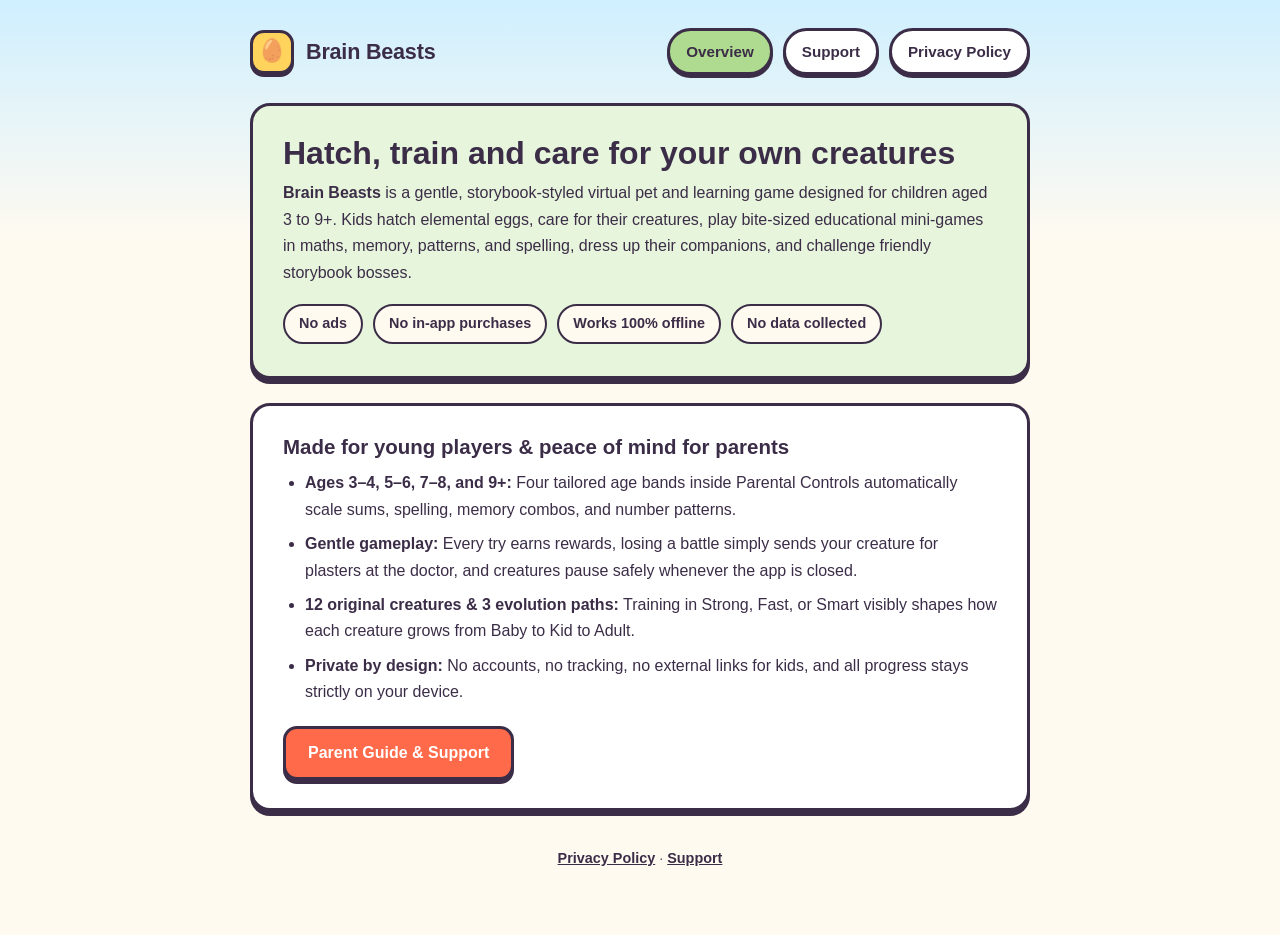
==== index.html @ 628c0ec2 "Brain Beasts store pages: overview, privacy policy and support" ====
<!DOCTYPE html>
<html lang="en-AU">
<head>
  <meta charset="utf-8">
  <meta name="viewport" content="width=device-width, initial-scale=1">
  <title>Brain Beasts — Offline Kids' Pet &amp; Learning Game</title>
  <link rel="stylesheet" href="style.css">
</head>
<body>
  <div class="wrap">
    <header class="site-header">
      <a class="brand" href="index.html">
        <span class="brand-badge" aria-hidden="true">🥚</span>
        <span>Brain Beasts</span>
      </a>
      <nav class="site-nav" aria-label="Main">
        <a href="index.html" class="active">Overview</a>
        <a href="support.html">Support</a>
        <a href="privacy.html">Privacy Policy</a>
      </nav>
    </header>

    <main>
      <section class="card highlight">
        <h1>Hatch, train and care for your own creatures</h1>
        <p>
          <strong>Brain Beasts</strong> is a gentle, storybook-styled virtual pet and learning game
          designed for children aged 3 to 9+. Kids hatch elemental eggs, care for their creatures,
          play bite-sized educational mini-games in maths, memory, patterns, and spelling, dress up
          their companions, and challenge friendly storybook bosses.
        </p>
        <div class="pill-row">
          <span class="pill">No ads</span>
          <span class="pill">No in-app purchases</span>
          <span class="pill">Works 100% offline</span>
          <span class="pill">No data collected</span>
        </div>
      </section>

      <section class="card">
        <h2>Made for young players &amp; peace of mind for parents</h2>
        <ul>
          <li><strong>Ages 3–4, 5–6, 7–8, and 9+:</strong> Four tailored age bands inside Parental Controls automatically scale sums, spelling, memory combos, and number patterns.</li>
          <li><strong>Gentle gameplay:</strong> Every try earns rewards, losing a battle simply sends your creature for plasters at the doctor, and creatures pause safely whenever the app is closed.</li>
          <li><strong>12 original creatures &amp; 3 evolution paths:</strong> Training in Strong, Fast, or Smart visibly shapes how each creature grows from Baby to Kid to Adult.</li>
          <li><strong>Private by design:</strong> No accounts, no tracking, no external links for kids, and all progress stays strictly on your device.</li>
        </ul>
        <a class="btn" href="support.html">Parent Guide &amp; Support</a>
      </section>
    </main>

    <footer class="site-footer">
      <p>
        <a href="privacy.html">Privacy Policy</a> &middot;
        <a href="support.html">Support</a>
      </p>
    </footer>
  </div>
</body>
</html>
---- style.css ----
/* Storybook Meadow static site styles for Privacy Policy & Support pages.
   Matches the game's warm paper palette and plum ink outlines, with zero external dependencies. */

:root {
  --paper: #fffaf0;
  --card: #ffffff;
  --ink: #3b2d47;
  --ink-soft: #645373;
  --meadow: #aedb8f;
  --meadow-light: #e7f5dc;
  --sky: #cfefff;
  --accent: #ff6b4a;
  --accent-dark: #d94e32;
  --gold: #ffd35c;
  --edge: 3px solid var(--ink);
  --lift: 0 5px 0 var(--ink);
  --radius: 20px;
}

* {
  box-sizing: border-box;
}

html, body {
  margin: 0;
  padding: 0;
  background: linear-gradient(180deg, var(--sky) 0%, var(--paper) 240px, var(--paper) 100%);
  color: var(--ink);
  font-family: -apple-system, BlinkMacSystemFont, "Segoe UI", Roboto, "Helvetica Neue", Arial, sans-serif;
  line-height: 1.65;
  -webkit-font-smoothing: antialiased;
}

.wrap {
  max-width: 820px;
  margin: 0 auto;
  padding: 28px 20px 64px;
}

header.site-header {
  display: flex;
  flex-wrap: wrap;
  align-items: center;
  justify-content: space-between;
  gap: 14px;
  margin-bottom: 28px;
}

.brand {
  display: inline-flex;
  align-items: center;
  gap: 12px;
  text-decoration: none;
  color: var(--ink);
  font-weight: 800;
  font-size: 1.35rem;
  letter-spacing: -0.01em;
}

.brand-badge {
  width: 44px;
  height: 44px;
  border-radius: 14px;
  background: var(--gold);
  border: var(--edge);
  box-shadow: 0 3px 0 var(--ink);
  display: inline-flex;
  align-items: center;
  justify-content: center;
  font-size: 1.4rem;
}

nav.site-nav {
  display: flex;
  flex-wrap: wrap;
  gap: 10px;
}

nav.site-nav a {
  text-decoration: none;
  color: var(--ink);
  font-weight: 700;
  font-size: 0.95rem;
  padding: 8px 16px;
  border-radius: 999px;
  background: var(--card);
  border: var(--edge);
  box-shadow: 0 3px 0 var(--ink);
  transition: transform 0.08s ease, box-shadow 0.08s ease;
}

nav.site-nav a:hover {
  transform: translateY(-1px);
}

nav.site-nav a.active {
  background: var(--meadow);
}

.card {
  background: var(--card);
  border: var(--edge);
  border-radius: var(--radius);
  box-shadow: var(--lift);
  padding: 28px 30px;
  margin-bottom: 24px;
}

.card.highlight {
  background: var(--meadow-light);
}

h1 {
  margin: 0 0 8px;
  font-size: 2rem;
  line-height: 1.2;
}

h2 {
  margin: 28px 0 10px;
  font-size: 1.28rem;
  line-height: 1.3;
}

h2:first-child {
  margin-top: 0;
}

p {
  margin: 0 0 14px;
}

p:last-child {
  margin-bottom: 0;
}

ul {
  margin: 0 0 14px;
  padding-left: 22px;
}

li {
  margin-bottom: 8px;
}

.meta {
  color: var(--ink-soft);
  font-size: 0.92rem;
  margin-bottom: 20px;
}

.pill-row {
  display: flex;
  flex-wrap: wrap;
  gap: 10px;
  margin: 18px 0 4px;
}

.pill {
  display: inline-flex;
  align-items: center;
  gap: 6px;
  padding: 6px 14px;
  border-radius: 999px;
  background: var(--paper);
  border: 2.5px solid var(--ink);
  font-weight: 700;
  font-size: 0.9rem;
}

.btn {
  display: inline-block;
  text-decoration: none;
  color: #ffffff;
  background: var(--accent);
  border: var(--edge);
  border-radius: 14px;
  box-shadow: 0 4px 0 var(--ink);
  padding: 11px 22px;
  font-weight: 800;
  font-size: 1rem;
  margin-top: 6px;
}

.btn:hover {
  background: var(--accent-dark);
}

details {
  border: 2.5px solid var(--ink);
  border-radius: 14px;
  padding: 12px 16px;
  margin-bottom: 12px;
  background: var(--paper);
}

details summary {
  cursor: pointer;
  font-weight: 800;
  list-style: none;
}

details summary::-webkit-details-marker {
  display: none;
}

details summary::before {
  content: "▸ ";
  display: inline-block;
  margin-right: 4px;
}

details[open] summary::before {
  content: "▾ ";
}

details p {
  margin-top: 10px;
  color: var(--ink-soft);
}

footer.site-footer {
  text-align: center;
  color: var(--ink-soft);
  font-size: 0.9rem;
  margin-top: 36px;
}

footer.site-footer a {
  color: var(--ink);
  font-weight: 700;
}

@media (max-width: 600px) {
  .card {
    padding: 20px 18px;
  }
  h1 {
    font-size: 1.6rem;
  }
}
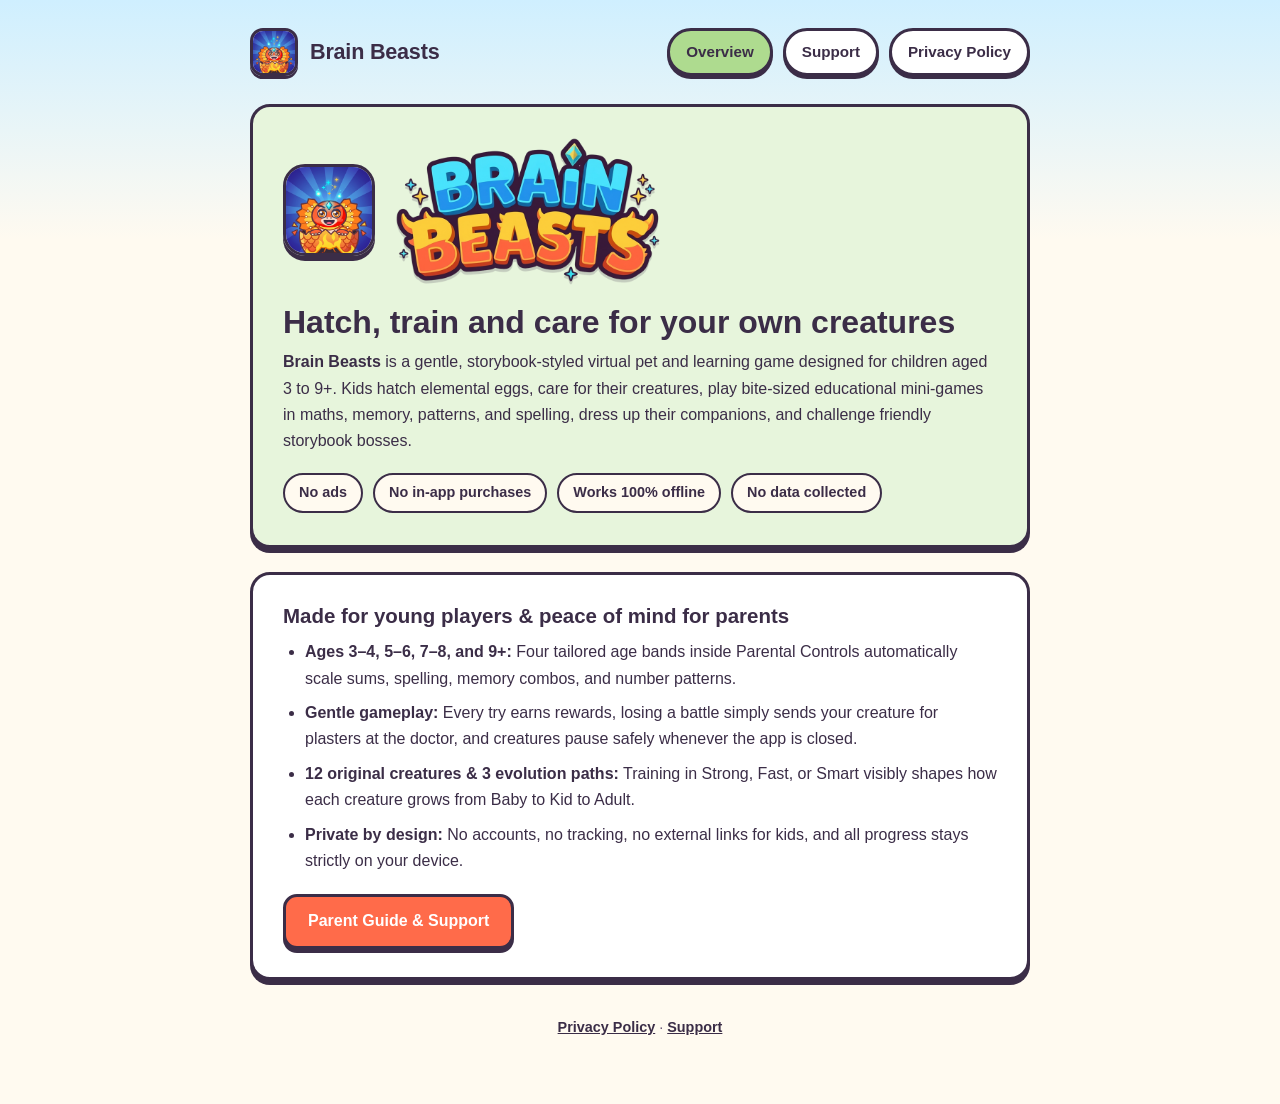
==== commit c19b92ff: "Add new Brain Beasts icon and wordmark" ====
--- a/index.html
+++ b/index.html
@@ -4,13 +4,18 @@
   <meta charset="utf-8">
   <meta name="viewport" content="width=device-width, initial-scale=1">
   <title>Brain Beasts — Offline Kids' Pet &amp; Learning Game</title>
+  <link rel="icon" type="image/png" href="icon.png">
+  <link rel="apple-touch-icon" href="icon.png">
+  <meta property="og:title" content="Brain Beasts — Offline Kids' Pet &amp; Learning Game">
+  <meta property="og:description" content="Hatch elemental eggs, train your creatures with bite-sized maths, memory, patterns, and spelling games, and explore 100% offline with no ads or data collection.">
+  <meta property="og:image" content="https://jlw-na.github.io/brain-beasts/icon.png">
   <link rel="stylesheet" href="style.css">
 </head>
 <body>
   <div class="wrap">
     <header class="site-header">
       <a class="brand" href="index.html">
-        <span class="brand-badge" aria-hidden="true">🥚</span>
+        <img class="brand-icon" src="icon.png" alt="">
         <span>Brain Beasts</span>
       </a>
       <nav class="site-nav" aria-label="Main">
@@ -22,6 +27,10 @@
 
     <main>
       <section class="card highlight">
+        <div class="hero-brand">
+          <img class="hero-icon" src="icon.png" alt="Brain Beasts app icon featuring Ember">
+          <img class="hero-wordmark" src="wordmark.png" alt="Brain Beasts">
+        </div>
         <h1>Hatch, train and care for your own creatures</h1>
         <p>
           <strong>Brain Beasts</strong> is a gentle, storybook-styled virtual pet and learning game
--- a/style.css
+++ b/style.css
@@ -57,17 +57,39 @@
   letter-spacing: -0.01em;
 }
 
-.brand-badge {
-  width: 44px;
-  height: 44px;
-  border-radius: 14px;
-  background: var(--gold);
+.brand-icon {
+  width: 48px;
+  height: 48px;
+  border-radius: 13px;
   border: var(--edge);
   box-shadow: 0 3px 0 var(--ink);
-  display: inline-flex;
-  align-items: center;
-  justify-content: center;
-  font-size: 1.4rem;
+  display: block;
+  flex: none;
+}
+
+.hero-brand {
+  display: flex;
+  flex-wrap: wrap;
+  align-items: center;
+  gap: 18px;
+  margin-bottom: 18px;
+}
+
+.hero-icon {
+  width: 92px;
+  height: 92px;
+  border-radius: 22px;
+  border: var(--edge);
+  box-shadow: 0 5px 0 var(--ink);
+  display: block;
+  flex: none;
+}
+
+.hero-wordmark {
+  width: min(270px, 68vw);
+  height: auto;
+  display: block;
+  filter: drop-shadow(0 3px 0 rgba(59, 45, 71, 0.2));
 }
 
 nav.site-nav {
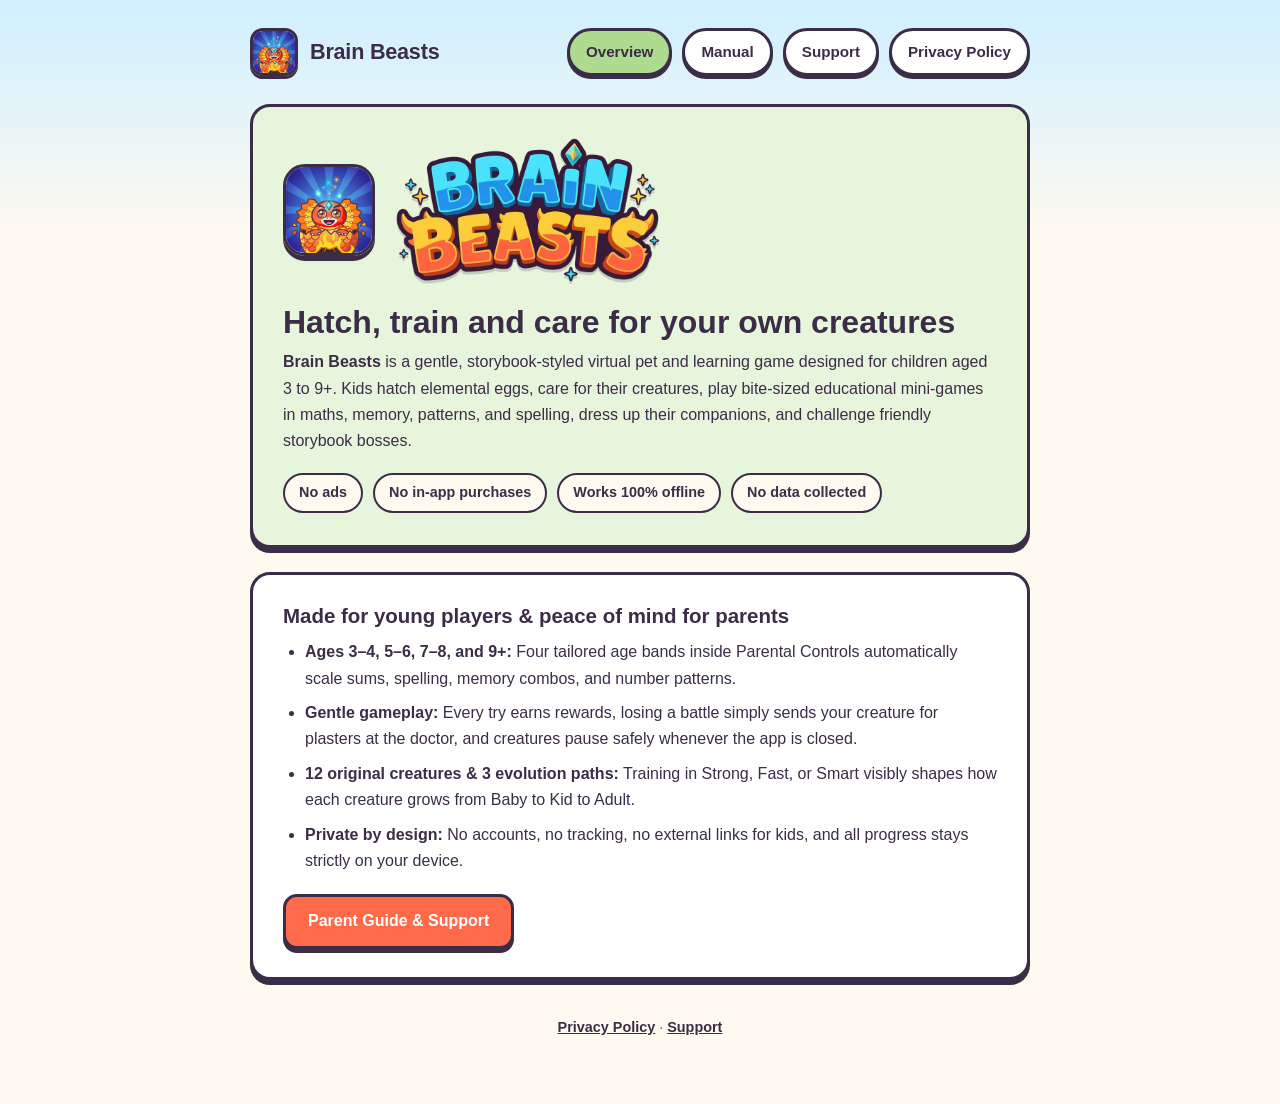
==== commit 32ef0c8a: "Add the instruction booklet and link it from Support" ====
--- a/index.html
+++ b/index.html
@@ -20,6 +20,7 @@
       </a>
       <nav class="site-nav" aria-label="Main">
         <a href="index.html" class="active">Overview</a>
+        <a href="manual.html">Manual</a>
         <a href="support.html">Support</a>
         <a href="privacy.html">Privacy Policy</a>
       </nav>
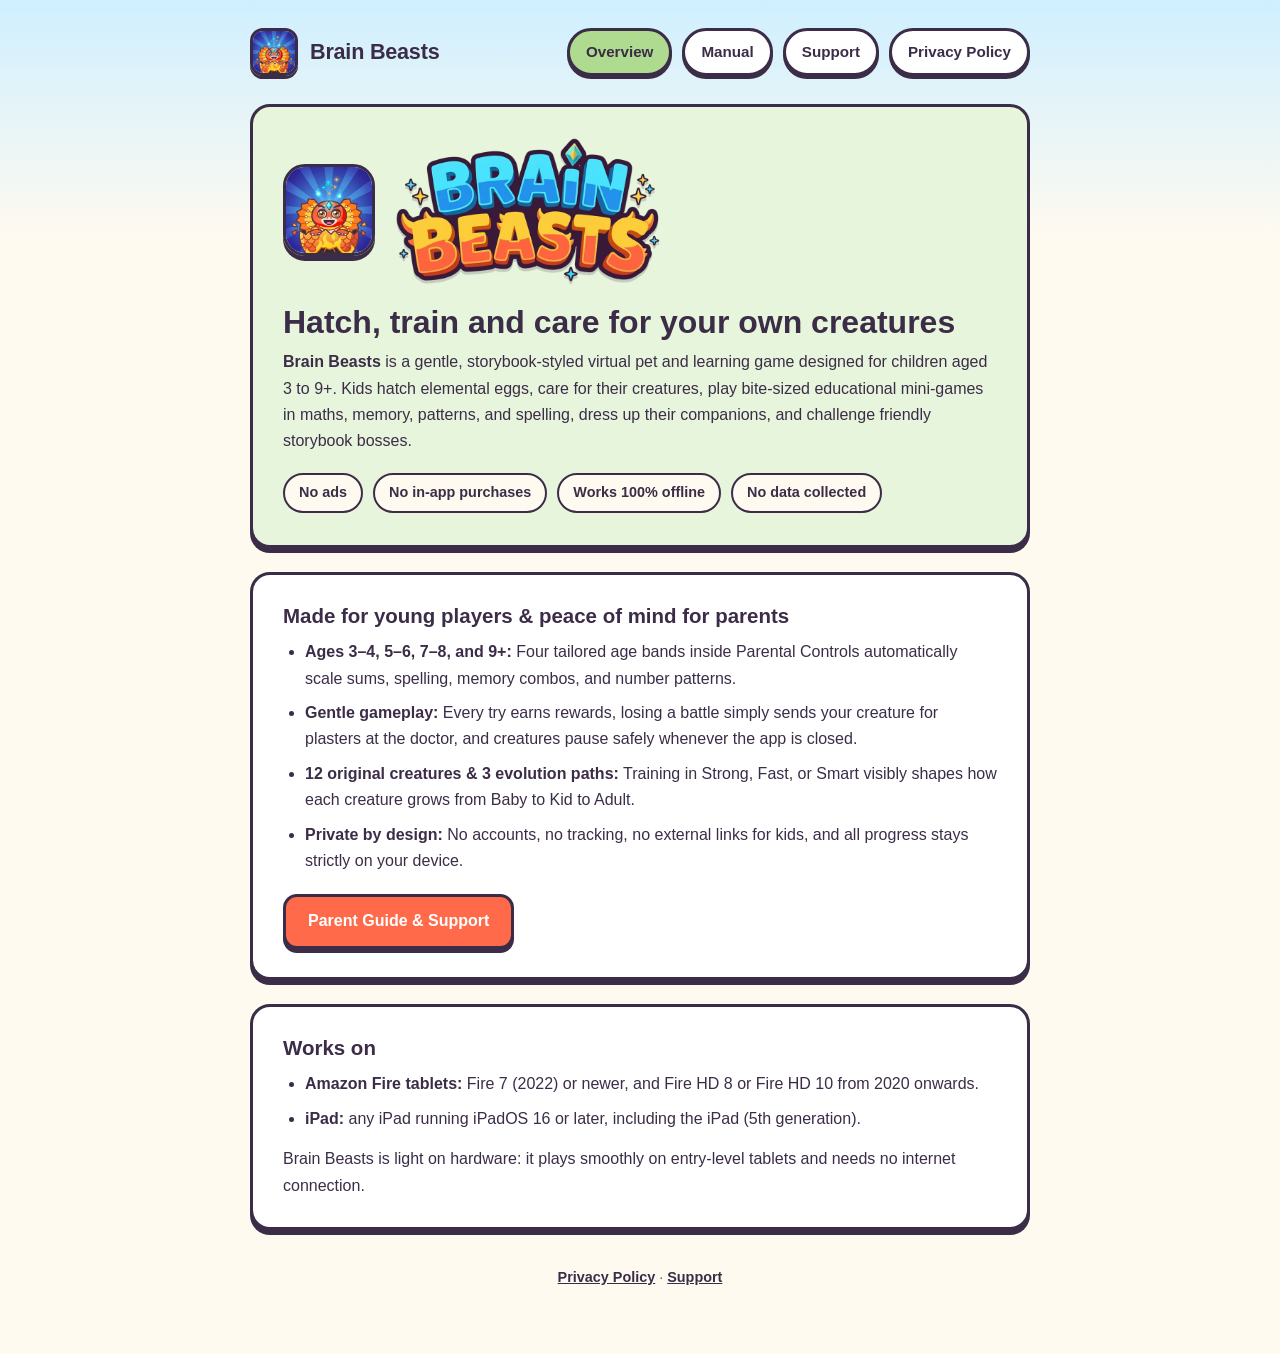
==== commit 83706264: "Add supported devices and tidy support checklist" ====
--- a/index.html
+++ b/index.html
@@ -57,6 +57,15 @@
         </ul>
         <a class="btn" href="support.html">Parent Guide &amp; Support</a>
       </section>
+
+      <section class="card">
+        <h2>Works on</h2>
+        <ul>
+          <li><strong>Amazon Fire tablets:</strong> Fire 7 (2022) or newer, and Fire HD 8 or Fire HD 10 from 2020 onwards.</li>
+          <li><strong>iPad:</strong> any iPad running iPadOS 16 or later, including the iPad (5th generation).</li>
+        </ul>
+        <p>Brain Beasts is light on hardware: it plays smoothly on entry-level tablets and needs no internet connection.</p>
+      </section>
     </main>
 
     <footer class="site-footer">
